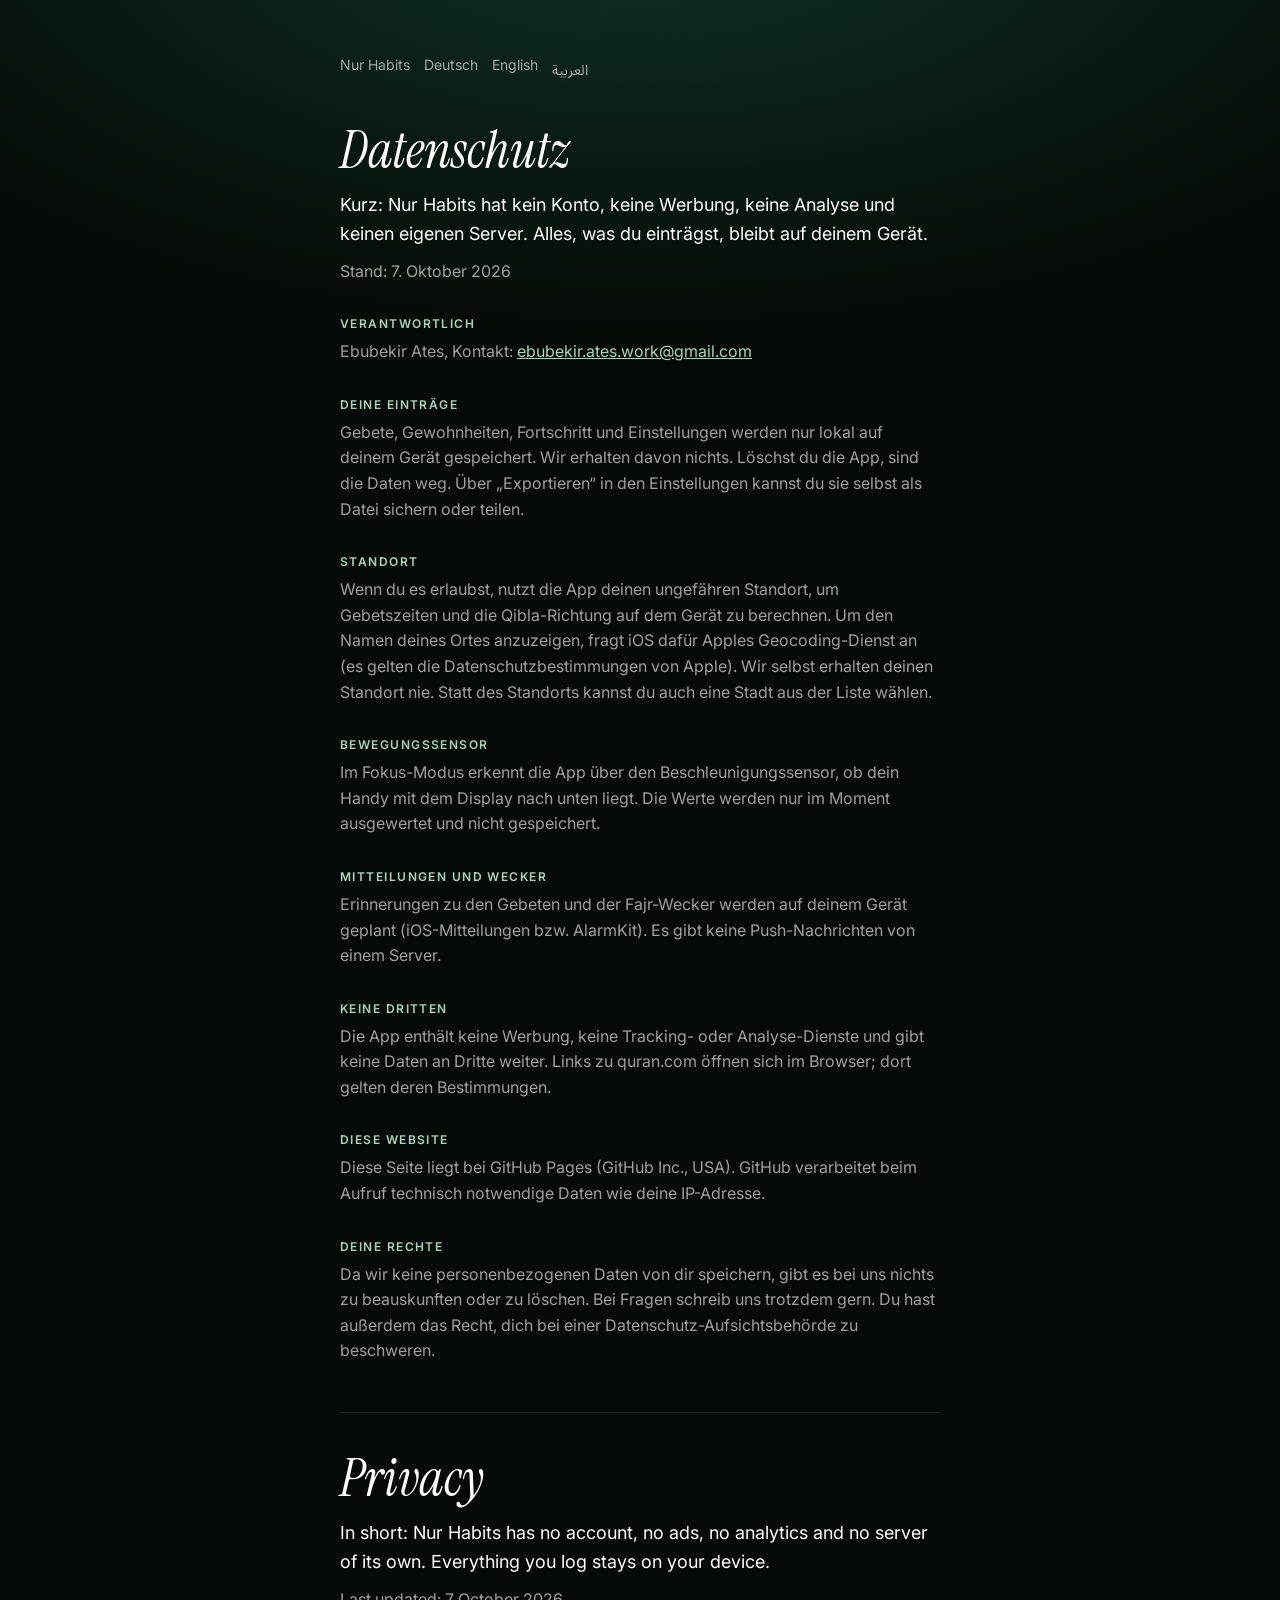
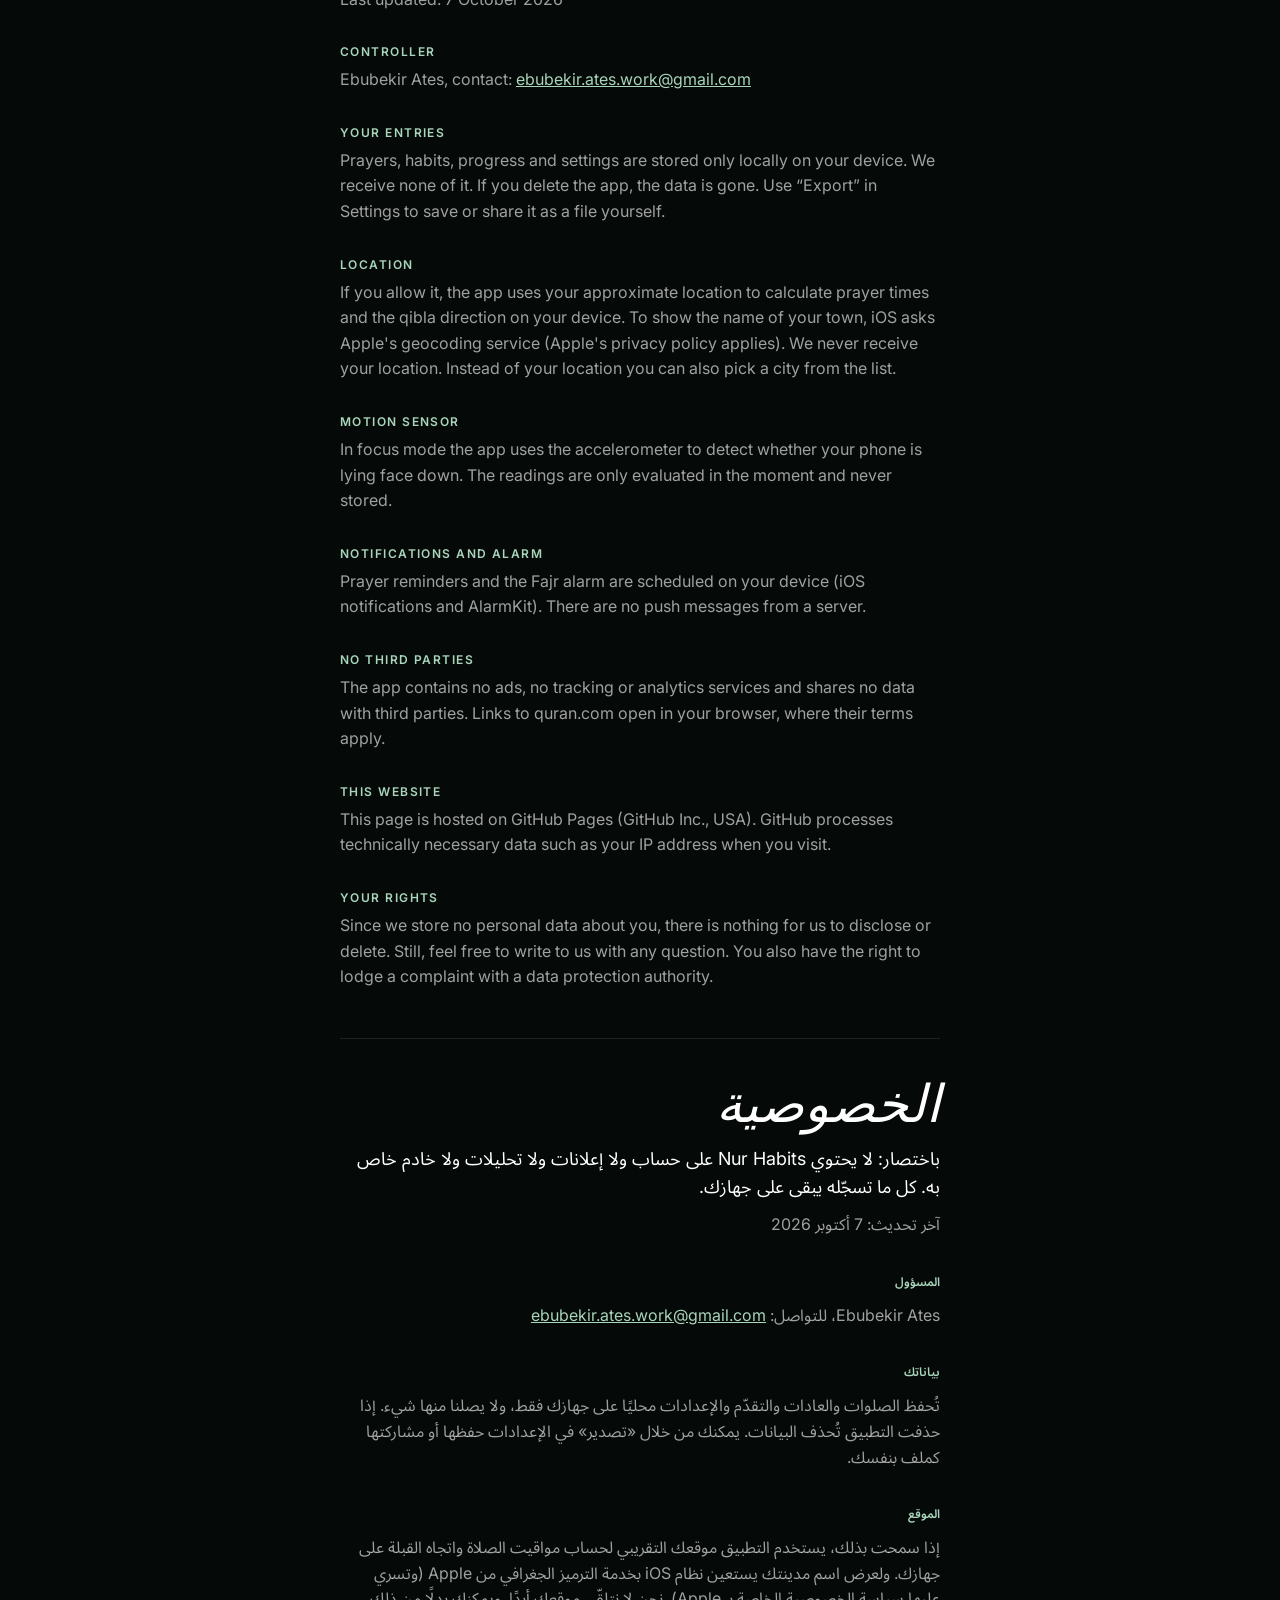
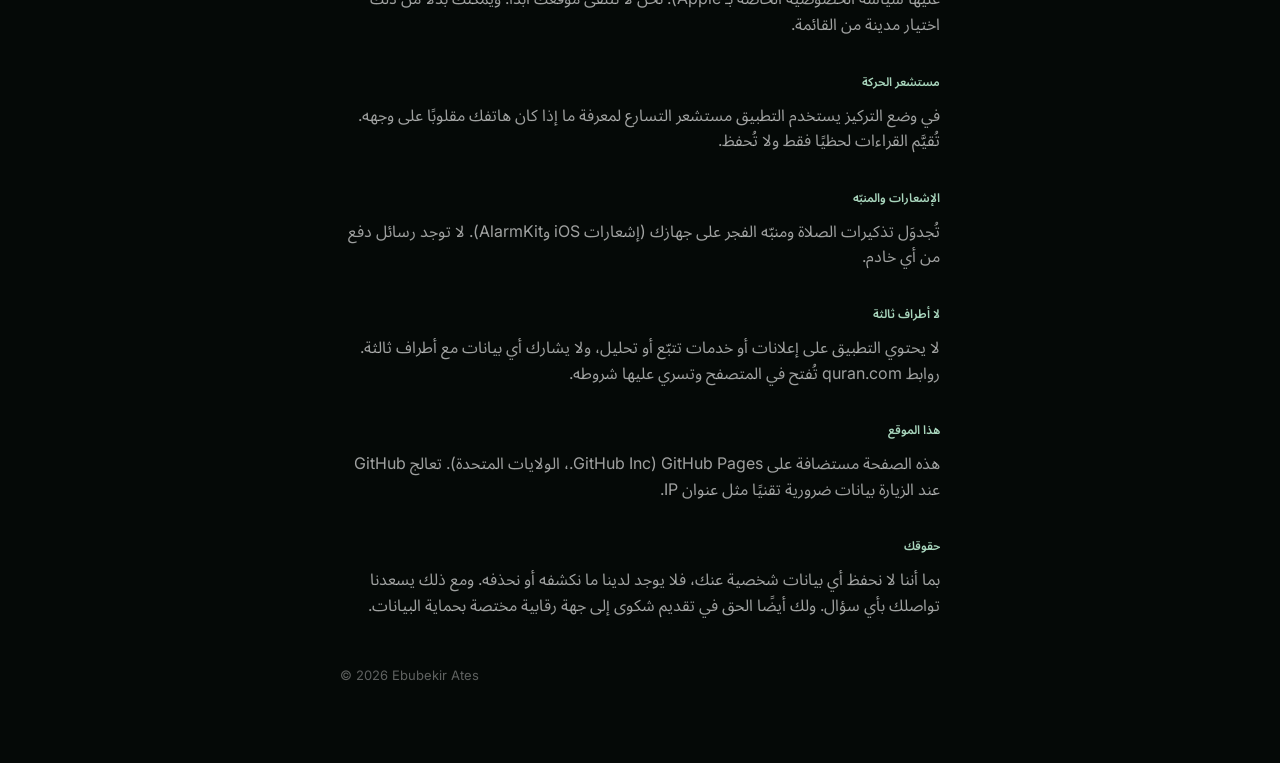
==== datenschutz.html @ 1c362f7b "Nur Habits: Startseite und Datenschutz (DE/EN/AR) Co-Authored-By: Claude Opus 5.5 <noreply@anthropic" ====
<!doctype html>
<html lang="de">
<head>
<meta charset="utf-8">
<meta name="viewport" content="width=device-width, initial-scale=1">
<title>Nur Habits · Datenschutz / Privacy</title>
<link rel="icon" href="icon.png">
<link rel="stylesheet" href="https://fonts.googleapis.com/css2?family=Inter:wght@400;600&family=Instrument+Serif:ital@1&family=Noto+Sans+Arabic:wght@400;600&display=swap">
<link rel="stylesheet" href="style.css">
</head>
<body>
<main>
  <nav><a href="./">Nur Habits</a><a href="#de">Deutsch</a><a href="#en">English</a><a href="#ar">العربية</a></nav>

  <section id="de" lang="de">
    <h1>Datenschutz</h1>
    <p class="lead">Kurz: Nur Habits hat kein Konto, keine Werbung, keine Analyse und keinen eigenen Server. Alles, was du einträgst, bleibt auf deinem Gerät.</p>
    <p>Stand: 7. Oktober 2026</p>
    <h2>Verantwortlich</h2>
    <p>Ebubekir Ates, Kontakt: <a href="mailto:ebubekir.ates.work@gmail.com">ebubekir.ates.work@gmail.com</a></p>
    <h2>Deine Einträge</h2>
    <p>Gebete, Gewohnheiten, Fortschritt und Einstellungen werden nur lokal auf deinem Gerät gespeichert. Wir erhalten davon nichts. Löschst du die App, sind die Daten weg. Über „Exportieren“ in den Einstellungen kannst du sie selbst als Datei sichern oder teilen.</p>
    <h2>Standort</h2>
    <p>Wenn du es erlaubst, nutzt die App deinen ungefähren Standort, um Gebetszeiten und die Qibla-Richtung auf dem Gerät zu berechnen. Um den Namen deines Ortes anzuzeigen, fragt iOS dafür Apples Geocoding-Dienst an (es gelten die Datenschutzbestimmungen von Apple). Wir selbst erhalten deinen Standort nie. Statt des Standorts kannst du auch eine Stadt aus der Liste wählen.</p>
    <h2>Bewegungssensor</h2>
    <p>Im Fokus-Modus erkennt die App über den Beschleunigungssensor, ob dein Handy mit dem Display nach unten liegt. Die Werte werden nur im Moment ausgewertet und nicht gespeichert.</p>
    <h2>Mitteilungen und Wecker</h2>
    <p>Erinnerungen zu den Gebeten und der Fajr-Wecker werden auf deinem Gerät geplant (iOS-Mitteilungen bzw. AlarmKit). Es gibt keine Push-Nachrichten von einem Server.</p>
    <h2>Keine Dritten</h2>
    <p>Die App enthält keine Werbung, keine Tracking- oder Analyse-Dienste und gibt keine Daten an Dritte weiter. Links zu quran.com öffnen sich im Browser; dort gelten deren Bestimmungen.</p>
    <h2>Diese Website</h2>
    <p>Diese Seite liegt bei GitHub Pages (GitHub Inc., USA). GitHub verarbeitet beim Aufruf technisch notwendige Daten wie deine IP-Adresse.</p>
    <h2>Deine Rechte</h2>
    <p>Da wir keine personenbezogenen Daten von dir speichern, gibt es bei uns nichts zu beauskunften oder zu löschen. Bei Fragen schreib uns trotzdem gern. Du hast außerdem das Recht, dich bei einer Datenschutz-Aufsichtsbehörde zu beschweren.</p>
  </section>

  <section id="en" lang="en">
    <h1>Privacy</h1>
    <p class="lead">In short: Nur Habits has no account, no ads, no analytics and no server of its own. Everything you log stays on your device.</p>
    <p>Last updated: 7 October 2026</p>
    <h2>Controller</h2>
    <p>Ebubekir Ates, contact: <a href="mailto:ebubekir.ates.work@gmail.com">ebubekir.ates.work@gmail.com</a></p>
    <h2>Your entries</h2>
    <p>Prayers, habits, progress and settings are stored only locally on your device. We receive none of it. If you delete the app, the data is gone. Use “Export” in Settings to save or share it as a file yourself.</p>
    <h2>Location</h2>
    <p>If you allow it, the app uses your approximate location to calculate prayer times and the qibla direction on your device. To show the name of your town, iOS asks Apple's geocoding service (Apple's privacy policy applies). We never receive your location. Instead of your location you can also pick a city from the list.</p>
    <h2>Motion sensor</h2>
    <p>In focus mode the app uses the accelerometer to detect whether your phone is lying face down. The readings are only evaluated in the moment and never stored.</p>
    <h2>Notifications and alarm</h2>
    <p>Prayer reminders and the Fajr alarm are scheduled on your device (iOS notifications and AlarmKit). There are no push messages from a server.</p>
    <h2>No third parties</h2>
    <p>The app contains no ads, no tracking or analytics services and shares no data with third parties. Links to quran.com open in your browser, where their terms apply.</p>
    <h2>This website</h2>
    <p>This page is hosted on GitHub Pages (GitHub Inc., USA). GitHub processes technically necessary data such as your IP address when you visit.</p>
    <h2>Your rights</h2>
    <p>Since we store no personal data about you, there is nothing for us to disclose or delete. Still, feel free to write to us with any question. You also have the right to lodge a complaint with a data protection authority.</p>
  </section>

  <section id="ar" lang="ar" dir="rtl">
    <h1>الخصوصية</h1>
    <p class="lead">باختصار: لا يحتوي Nur Habits على حساب ولا إعلانات ولا تحليلات ولا خادم خاص به. كل ما تسجّله يبقى على جهازك.</p>
    <p>آخر تحديث: 7 أكتوبر 2026</p>
    <h2>المسؤول</h2>
    <p>Ebubekir Ates، للتواصل: <a href="mailto:ebubekir.ates.work@gmail.com">ebubekir.ates.work@gmail.com</a></p>
    <h2>بياناتك</h2>
    <p>تُحفظ الصلوات والعادات والتقدّم والإعدادات محليًا على جهازك فقط، ولا يصلنا منها شيء. إذا حذفت التطبيق تُحذف البيانات. يمكنك من خلال «تصدير» في الإعدادات حفظها أو مشاركتها كملف بنفسك.</p>
    <h2>الموقع</h2>
    <p>إذا سمحت بذلك، يستخدم التطبيق موقعك التقريبي لحساب مواقيت الصلاة واتجاه القبلة على جهازك. ولعرض اسم مدينتك يستعين نظام iOS بخدمة الترميز الجغرافي من Apple (وتسري عليها سياسة الخصوصية الخاصة بـ Apple). نحن لا نتلقّى موقعك أبدًا. ويمكنك بدلًا من ذلك اختيار مدينة من القائمة.</p>
    <h2>مستشعر الحركة</h2>
    <p>في وضع التركيز يستخدم التطبيق مستشعر التسارع لمعرفة ما إذا كان هاتفك مقلوبًا على وجهه. تُقيَّم القراءات لحظيًا فقط ولا تُحفظ.</p>
    <h2>الإشعارات والمنبّه</h2>
    <p>تُجدوَل تذكيرات الصلاة ومنبّه الفجر على جهازك (إشعارات iOS وAlarmKit). لا توجد رسائل دفع من أي خادم.</p>
    <h2>لا أطراف ثالثة</h2>
    <p>لا يحتوي التطبيق على إعلانات أو خدمات تتبّع أو تحليل، ولا يشارك أي بيانات مع أطراف ثالثة. روابط quran.com تُفتح في المتصفح وتسري عليها شروطه.</p>
    <h2>هذا الموقع</h2>
    <p>هذه الصفحة مستضافة على GitHub Pages ‏(GitHub Inc.، الولايات المتحدة). تعالج GitHub عند الزيارة بيانات ضرورية تقنيًا مثل عنوان IP.</p>
    <h2>حقوقك</h2>
    <p>بما أننا لا نحفظ أي بيانات شخصية عنك، فلا يوجد لدينا ما نكشفه أو نحذفه. ومع ذلك يسعدنا تواصلك بأي سؤال. ولك أيضًا الحق في تقديم شكوى إلى جهة رقابية مختصة بحماية البيانات.</p>
  </section>
  <footer>© 2026 Ebubekir Ates</footer>
</main>
</body>
</html>
---- style.css ----
:root { --bg: #050907; --ink: #fff; --dim: rgba(255,255,255,.62); --faint: rgba(255,255,255,.36); --mint: #A8D5BC; --line: rgba(255,255,255,.1); }
* { box-sizing: border-box; }
body { margin: 0; background: radial-gradient(120% 80% at 50% -10%, #0F3324 0%, var(--bg) 60%) fixed, var(--bg); color: var(--ink); font-family: 'Inter', -apple-system, 'Segoe UI', 'Noto Sans Arabic', sans-serif; }
main { max-width: 640px; margin: 0 auto; padding: 56px 20px 80px; }
nav { display: flex; gap: 14px; font-size: 14px; margin-bottom: 40px; }
nav a { color: var(--dim); text-decoration: none; } nav a:hover { color: var(--mint); }
.logo { width: 72px; height: 72px; border-radius: 18px; margin-bottom: 20px; }
h1 { font-family: 'Instrument Serif', Georgia, serif; font-style: italic; font-weight: 400; font-size: 52px; line-height: 1; margin: 0 0 14px; }
h2 { font-size: 12px; font-weight: 600; letter-spacing: .12em; text-transform: uppercase; color: var(--mint); margin: 32px 0 8px; }
section[dir=rtl] h2 { letter-spacing: 0; }
p, li { font-size: 16px; line-height: 1.6; color: var(--dim); margin: 0 0 10px; }
p.lead { font-size: 18px; color: var(--ink); }
a { color: var(--mint); }
ul { padding-inline-start: 20px; margin: 0 0 10px; }
section + section { border-top: 1px solid var(--line); margin-top: 48px; padding-top: 40px; }
footer { margin-top: 48px; font-size: 13px; color: var(--faint); }
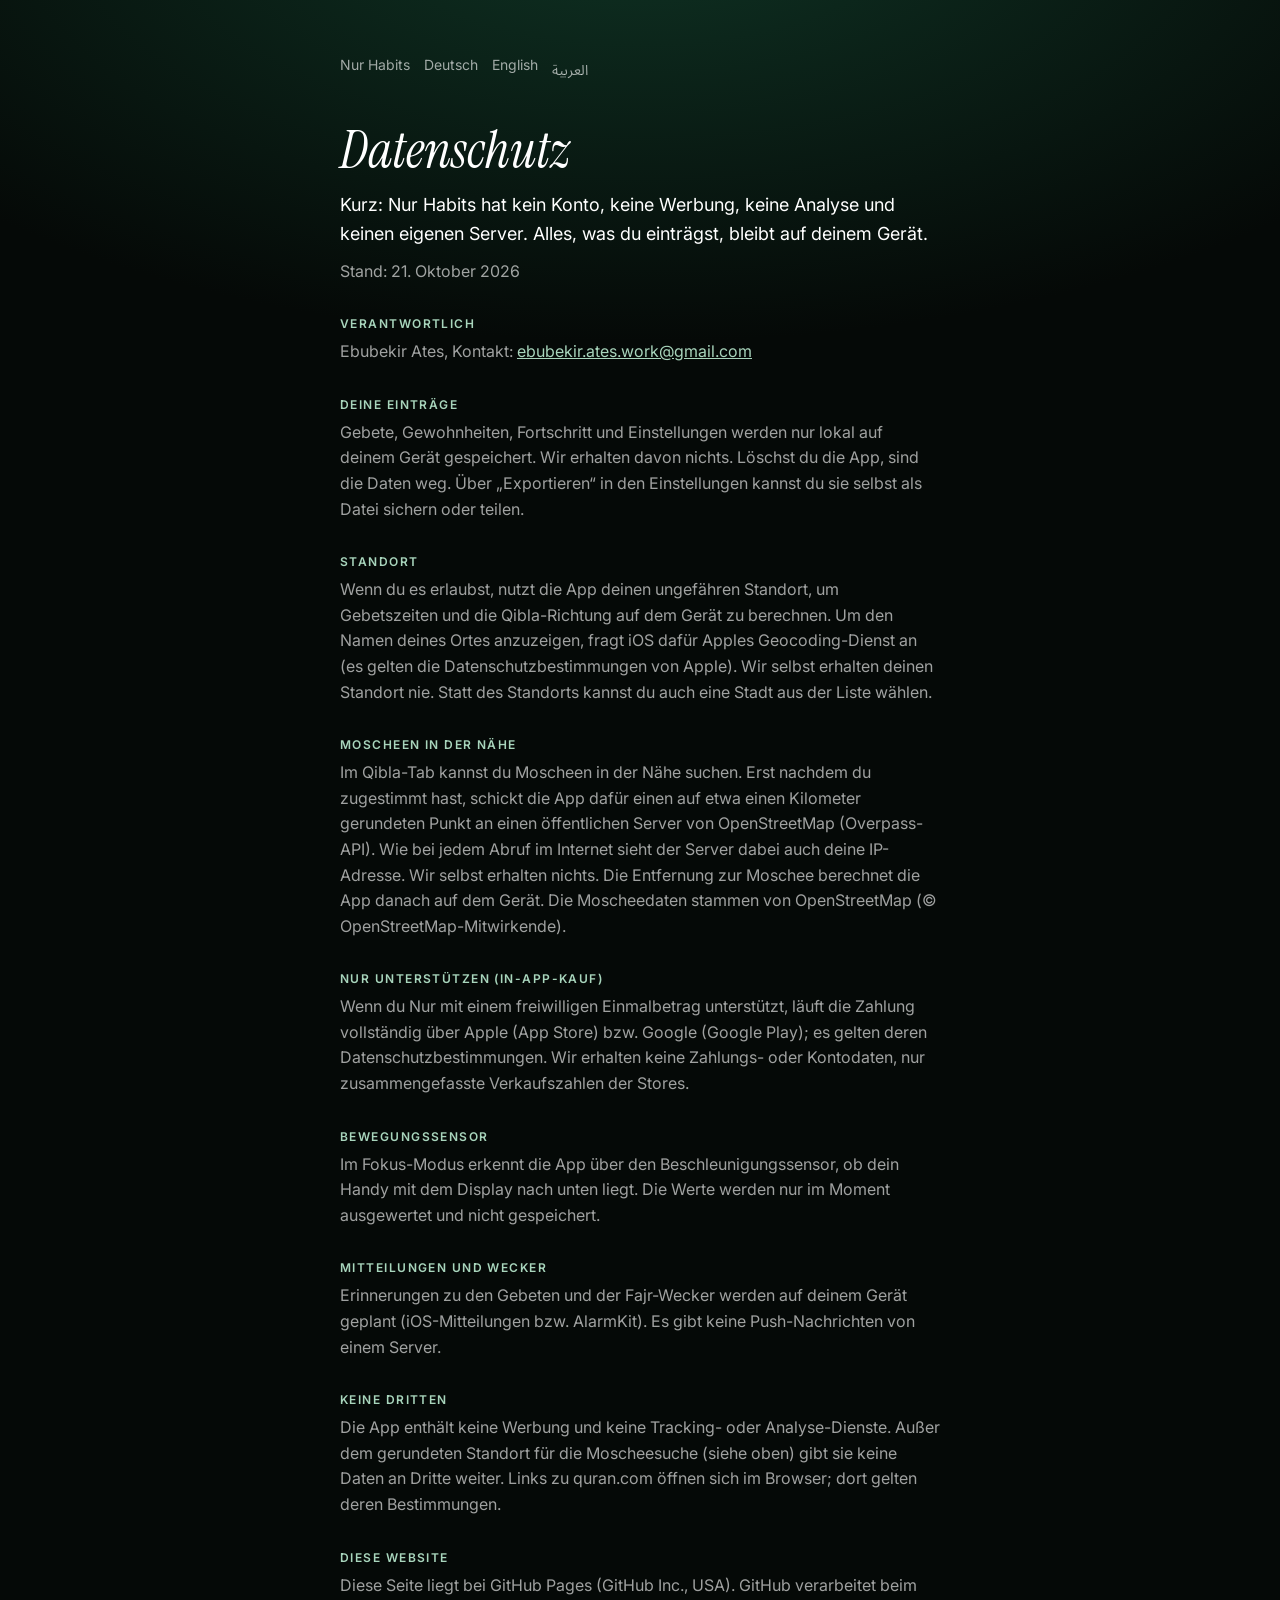
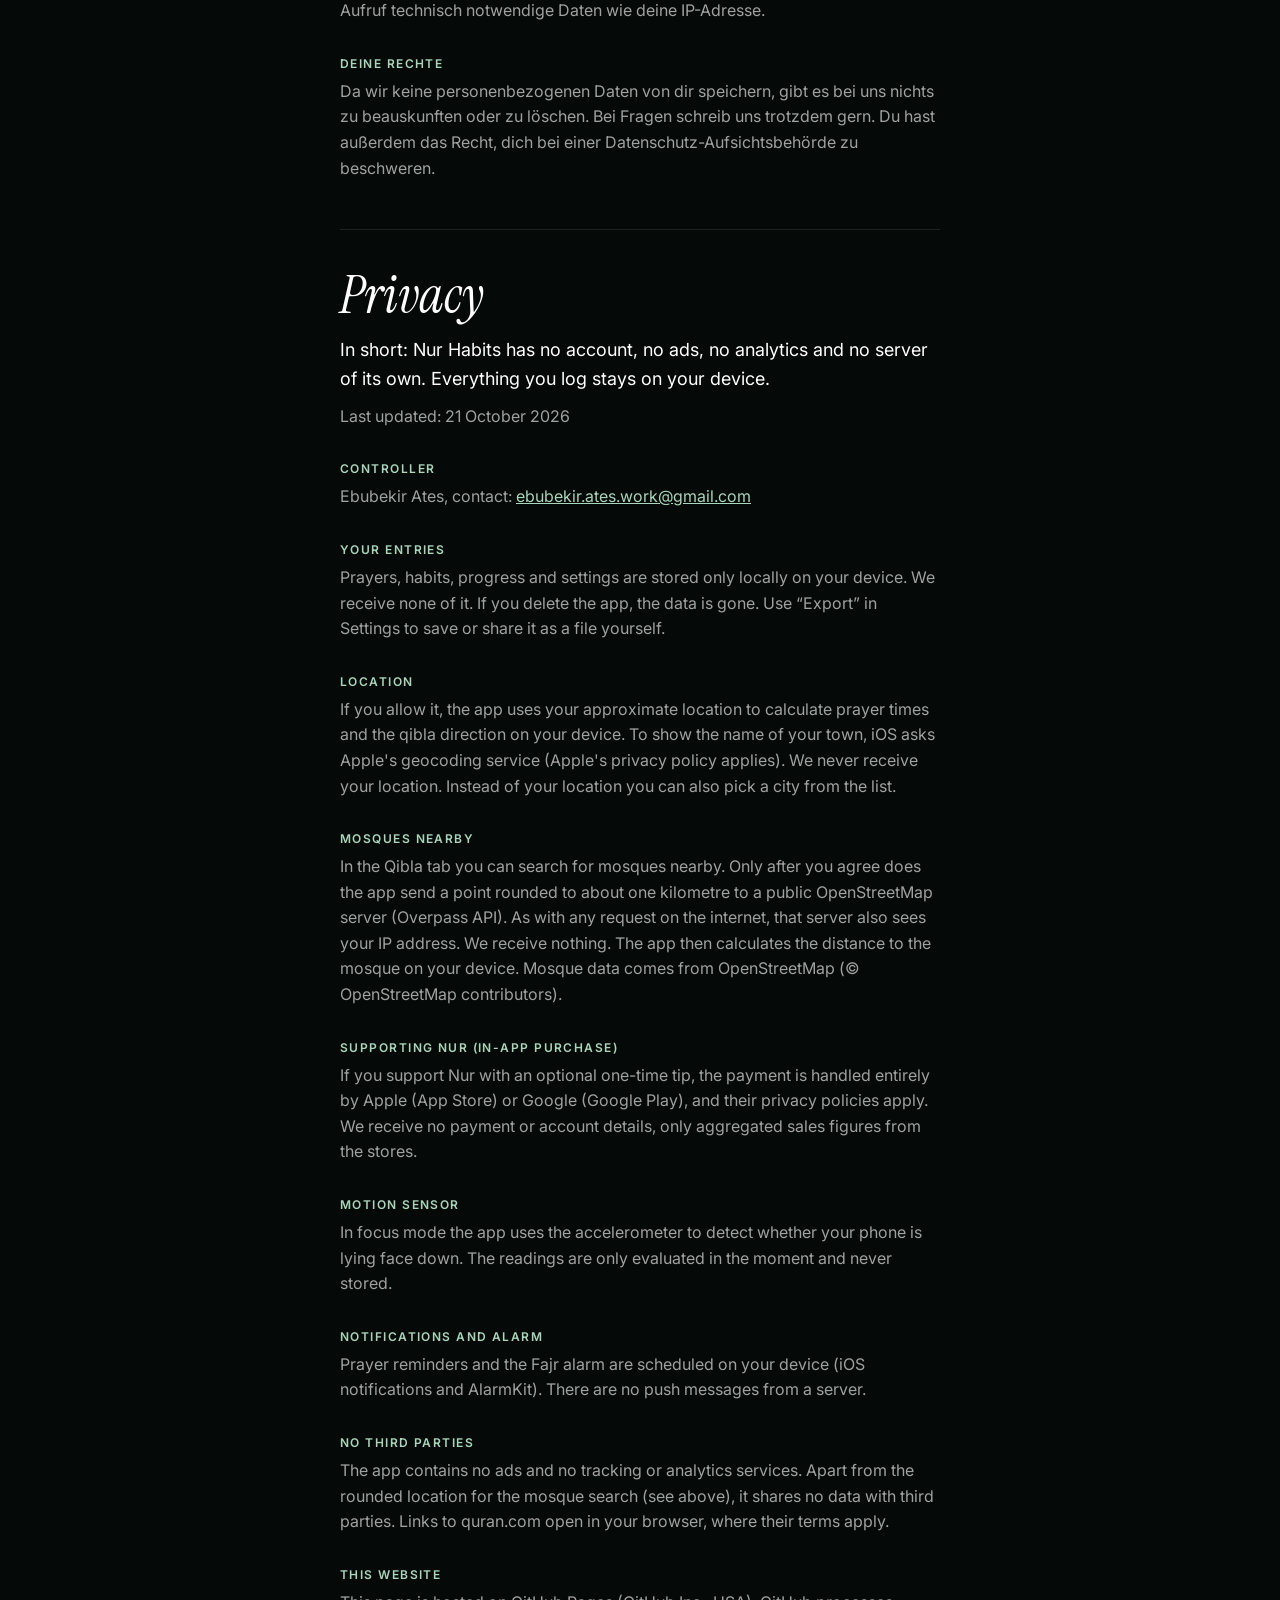
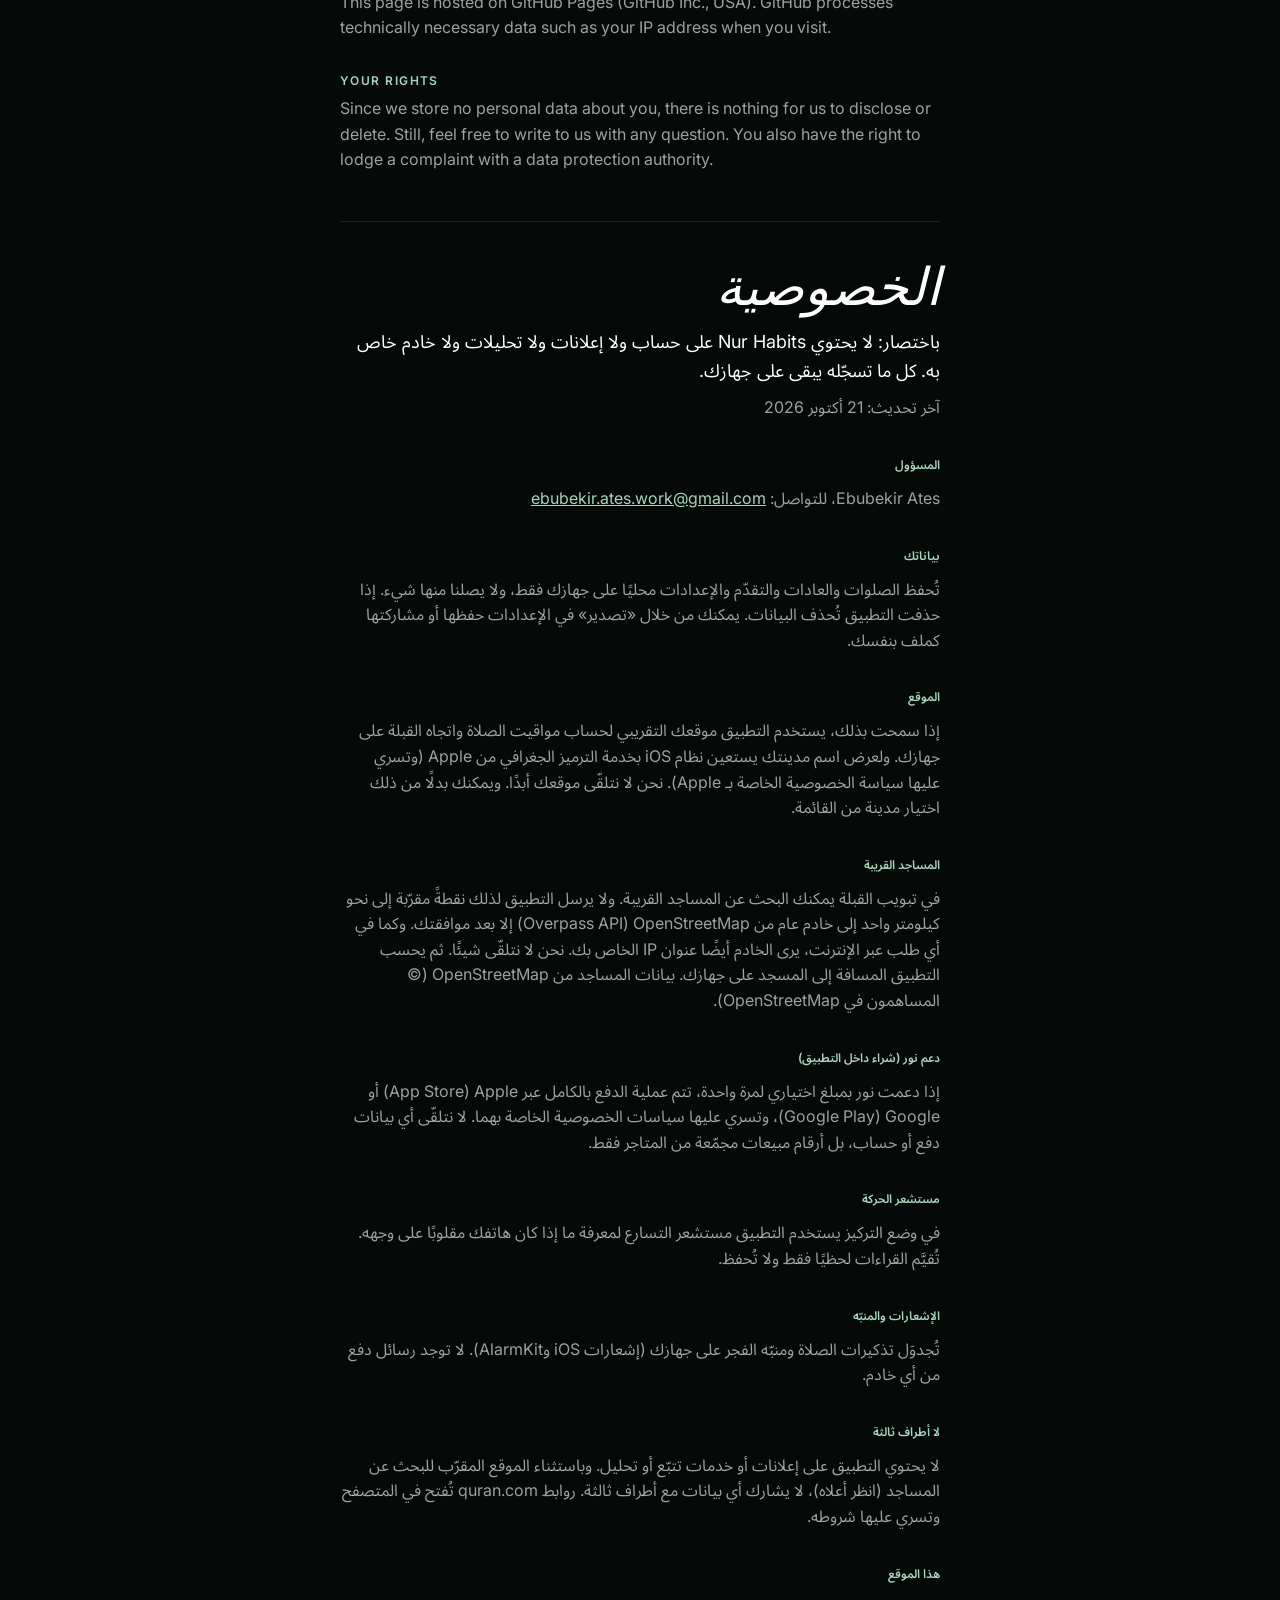
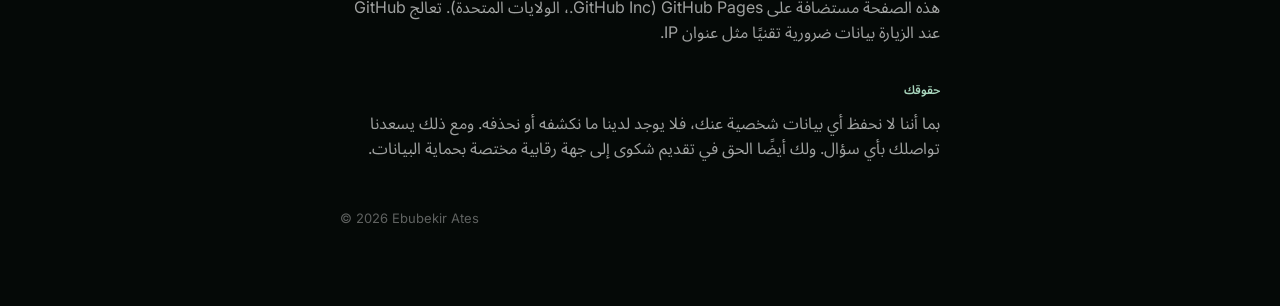
==== commit 1ae16e51: "Datenschutz: Moscheen in der Nähe (OpenStreetMap, gerundeter Standort nach Zustimmung) und Unterstüt" ====
--- a/datenschutz.html
+++ b/datenschutz.html
@@ -15,19 +15,23 @@
   <section id="de" lang="de">
     <h1>Datenschutz</h1>
     <p class="lead">Kurz: Nur Habits hat kein Konto, keine Werbung, keine Analyse und keinen eigenen Server. Alles, was du einträgst, bleibt auf deinem Gerät.</p>
-    <p>Stand: 7. Oktober 2026</p>
+    <p>Stand: 21. Oktober 2026</p>
     <h2>Verantwortlich</h2>
     <p>Ebubekir Ates, Kontakt: <a href="mailto:ebubekir.ates.work@gmail.com">ebubekir.ates.work@gmail.com</a></p>
     <h2>Deine Einträge</h2>
     <p>Gebete, Gewohnheiten, Fortschritt und Einstellungen werden nur lokal auf deinem Gerät gespeichert. Wir erhalten davon nichts. Löschst du die App, sind die Daten weg. Über „Exportieren“ in den Einstellungen kannst du sie selbst als Datei sichern oder teilen.</p>
     <h2>Standort</h2>
     <p>Wenn du es erlaubst, nutzt die App deinen ungefähren Standort, um Gebetszeiten und die Qibla-Richtung auf dem Gerät zu berechnen. Um den Namen deines Ortes anzuzeigen, fragt iOS dafür Apples Geocoding-Dienst an (es gelten die Datenschutzbestimmungen von Apple). Wir selbst erhalten deinen Standort nie. Statt des Standorts kannst du auch eine Stadt aus der Liste wählen.</p>
+    <h2>Moscheen in der Nähe</h2>
+    <p>Im Qibla-Tab kannst du Moscheen in der Nähe suchen. Erst nachdem du zugestimmt hast, schickt die App dafür einen auf etwa einen Kilometer gerundeten Punkt an einen öffentlichen Server von OpenStreetMap (Overpass-API). Wie bei jedem Abruf im Internet sieht der Server dabei auch deine IP-Adresse. Wir selbst erhalten nichts. Die Entfernung zur Moschee berechnet die App danach auf dem Gerät. Die Moscheedaten stammen von OpenStreetMap (© OpenStreetMap-Mitwirkende).</p>
+    <h2>Nur unterstützen (In-App-Kauf)</h2>
+    <p>Wenn du Nur mit einem freiwilligen Einmalbetrag unterstützt, läuft die Zahlung vollständig über Apple (App Store) bzw. Google (Google Play); es gelten deren Datenschutzbestimmungen. Wir erhalten keine Zahlungs- oder Kontodaten, nur zusammengefasste Verkaufszahlen der Stores.</p>
     <h2>Bewegungssensor</h2>
     <p>Im Fokus-Modus erkennt die App über den Beschleunigungssensor, ob dein Handy mit dem Display nach unten liegt. Die Werte werden nur im Moment ausgewertet und nicht gespeichert.</p>
     <h2>Mitteilungen und Wecker</h2>
     <p>Erinnerungen zu den Gebeten und der Fajr-Wecker werden auf deinem Gerät geplant (iOS-Mitteilungen bzw. AlarmKit). Es gibt keine Push-Nachrichten von einem Server.</p>
     <h2>Keine Dritten</h2>
-    <p>Die App enthält keine Werbung, keine Tracking- oder Analyse-Dienste und gibt keine Daten an Dritte weiter. Links zu quran.com öffnen sich im Browser; dort gelten deren Bestimmungen.</p>
+    <p>Die App enthält keine Werbung und keine Tracking- oder Analyse-Dienste. Außer dem gerundeten Standort für die Moscheesuche (siehe oben) gibt sie keine Daten an Dritte weiter. Links zu quran.com öffnen sich im Browser; dort gelten deren Bestimmungen.</p>
     <h2>Diese Website</h2>
     <p>Diese Seite liegt bei GitHub Pages (GitHub Inc., USA). GitHub verarbeitet beim Aufruf technisch notwendige Daten wie deine IP-Adresse.</p>
     <h2>Deine Rechte</h2>
@@ -37,19 +41,23 @@
   <section id="en" lang="en">
     <h1>Privacy</h1>
     <p class="lead">In short: Nur Habits has no account, no ads, no analytics and no server of its own. Everything you log stays on your device.</p>
-    <p>Last updated: 7 October 2026</p>
+    <p>Last updated: 21 October 2026</p>
     <h2>Controller</h2>
     <p>Ebubekir Ates, contact: <a href="mailto:ebubekir.ates.work@gmail.com">ebubekir.ates.work@gmail.com</a></p>
     <h2>Your entries</h2>
     <p>Prayers, habits, progress and settings are stored only locally on your device. We receive none of it. If you delete the app, the data is gone. Use “Export” in Settings to save or share it as a file yourself.</p>
     <h2>Location</h2>
     <p>If you allow it, the app uses your approximate location to calculate prayer times and the qibla direction on your device. To show the name of your town, iOS asks Apple's geocoding service (Apple's privacy policy applies). We never receive your location. Instead of your location you can also pick a city from the list.</p>
+    <h2>Mosques nearby</h2>
+    <p>In the Qibla tab you can search for mosques nearby. Only after you agree does the app send a point rounded to about one kilometre to a public OpenStreetMap server (Overpass API). As with any request on the internet, that server also sees your IP address. We receive nothing. The app then calculates the distance to the mosque on your device. Mosque data comes from OpenStreetMap (© OpenStreetMap contributors).</p>
+    <h2>Supporting Nur (in-app purchase)</h2>
+    <p>If you support Nur with an optional one-time tip, the payment is handled entirely by Apple (App Store) or Google (Google Play), and their privacy policies apply. We receive no payment or account details, only aggregated sales figures from the stores.</p>
     <h2>Motion sensor</h2>
     <p>In focus mode the app uses the accelerometer to detect whether your phone is lying face down. The readings are only evaluated in the moment and never stored.</p>
     <h2>Notifications and alarm</h2>
     <p>Prayer reminders and the Fajr alarm are scheduled on your device (iOS notifications and AlarmKit). There are no push messages from a server.</p>
     <h2>No third parties</h2>
-    <p>The app contains no ads, no tracking or analytics services and shares no data with third parties. Links to quran.com open in your browser, where their terms apply.</p>
+    <p>The app contains no ads and no tracking or analytics services. Apart from the rounded location for the mosque search (see above), it shares no data with third parties. Links to quran.com open in your browser, where their terms apply.</p>
     <h2>This website</h2>
     <p>This page is hosted on GitHub Pages (GitHub Inc., USA). GitHub processes technically necessary data such as your IP address when you visit.</p>
     <h2>Your rights</h2>
@@ -59,19 +67,23 @@
   <section id="ar" lang="ar" dir="rtl">
     <h1>الخصوصية</h1>
     <p class="lead">باختصار: لا يحتوي Nur Habits على حساب ولا إعلانات ولا تحليلات ولا خادم خاص به. كل ما تسجّله يبقى على جهازك.</p>
-    <p>آخر تحديث: 7 أكتوبر 2026</p>
+    <p>آخر تحديث: 21 أكتوبر 2026</p>
     <h2>المسؤول</h2>
     <p>Ebubekir Ates، للتواصل: <a href="mailto:ebubekir.ates.work@gmail.com">ebubekir.ates.work@gmail.com</a></p>
     <h2>بياناتك</h2>
     <p>تُحفظ الصلوات والعادات والتقدّم والإعدادات محليًا على جهازك فقط، ولا يصلنا منها شيء. إذا حذفت التطبيق تُحذف البيانات. يمكنك من خلال «تصدير» في الإعدادات حفظها أو مشاركتها كملف بنفسك.</p>
     <h2>الموقع</h2>
     <p>إذا سمحت بذلك، يستخدم التطبيق موقعك التقريبي لحساب مواقيت الصلاة واتجاه القبلة على جهازك. ولعرض اسم مدينتك يستعين نظام iOS بخدمة الترميز الجغرافي من Apple (وتسري عليها سياسة الخصوصية الخاصة بـ Apple). نحن لا نتلقّى موقعك أبدًا. ويمكنك بدلًا من ذلك اختيار مدينة من القائمة.</p>
+    <h2>المساجد القريبة</h2>
+    <p>في تبويب القبلة يمكنك البحث عن المساجد القريبة. ولا يرسل التطبيق لذلك نقطةً مقرّبة إلى نحو كيلومتر واحد إلى خادم عام من OpenStreetMap ‏(Overpass API) إلا بعد موافقتك. وكما في أي طلب عبر الإنترنت، يرى الخادم أيضًا عنوان IP الخاص بك. نحن لا نتلقّى شيئًا. ثم يحسب التطبيق المسافة إلى المسجد على جهازك. بيانات المساجد من OpenStreetMap ‏(© المساهمون في OpenStreetMap).</p>
+    <h2>دعم نور (شراء داخل التطبيق)</h2>
+    <p>إذا دعمت نور بمبلغ اختياري لمرة واحدة، تتم عملية الدفع بالكامل عبر Apple ‏(App Store) أو Google ‏(Google Play)، وتسري عليها سياسات الخصوصية الخاصة بهما. لا نتلقّى أي بيانات دفع أو حساب، بل أرقام مبيعات مجمّعة من المتاجر فقط.</p>
     <h2>مستشعر الحركة</h2>
     <p>في وضع التركيز يستخدم التطبيق مستشعر التسارع لمعرفة ما إذا كان هاتفك مقلوبًا على وجهه. تُقيَّم القراءات لحظيًا فقط ولا تُحفظ.</p>
     <h2>الإشعارات والمنبّه</h2>
     <p>تُجدوَل تذكيرات الصلاة ومنبّه الفجر على جهازك (إشعارات iOS وAlarmKit). لا توجد رسائل دفع من أي خادم.</p>
     <h2>لا أطراف ثالثة</h2>
-    <p>لا يحتوي التطبيق على إعلانات أو خدمات تتبّع أو تحليل، ولا يشارك أي بيانات مع أطراف ثالثة. روابط quran.com تُفتح في المتصفح وتسري عليها شروطه.</p>
+    <p>لا يحتوي التطبيق على إعلانات أو خدمات تتبّع أو تحليل. وباستثناء الموقع المقرّب للبحث عن المساجد (انظر أعلاه)، لا يشارك أي بيانات مع أطراف ثالثة. روابط quran.com تُفتح في المتصفح وتسري عليها شروطه.</p>
     <h2>هذا الموقع</h2>
     <p>هذه الصفحة مستضافة على GitHub Pages ‏(GitHub Inc.، الولايات المتحدة). تعالج GitHub عند الزيارة بيانات ضرورية تقنيًا مثل عنوان IP.</p>
     <h2>حقوقك</h2>
